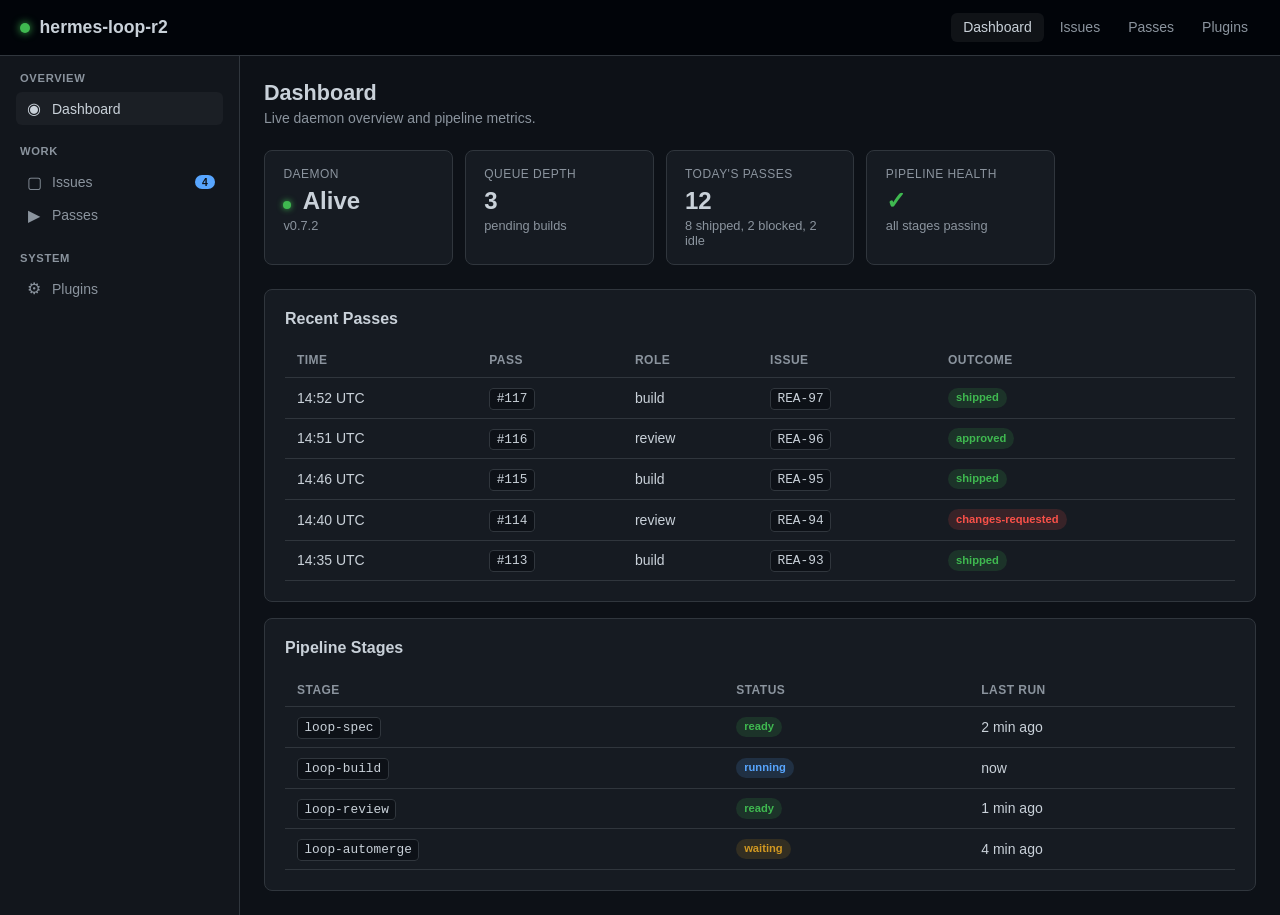
==== webui/dashboard.html @ 89ce5830 "fix: add .status-page CSS rules to restore daemon status page centering (REA-98 review fixes) ## Wha" ====
<!DOCTYPE html>
<html lang="en">
<head>
  <meta charset="utf-8">
  <meta name="viewport" content="width=device-width, initial-scale=1">
  <title>Dashboard — hermes-loop-r2</title>
  <link rel="stylesheet" href="static/style.css">
</head>
<body>

  <nav id="topnav">
    <a class="nav-brand" href="dashboard.html">
      <span class="dot"></span> hermes-loop-r2
    </a>
    <ul class="nav-links">
      <li><a href="dashboard.html">Dashboard</a></li>
      <li><a href="issues.html">Issues</a></li>
      <li><a href="passes.html">Passes</a></li>
      <li><a href="plugins.html">Plugins</a></li>
    </ul>
    <button id="menu-toggle" aria-label="Menu">&#9776;</button>
  </nav>

  <div id="shell">
    <aside id="sidebar">
      <div class="sidebar-section">
        <div class="sidebar-label">Overview</div>
        <a class="sidebar-link" href="dashboard.html">
          <span class="icon">&#9673;</span> Dashboard
        </a>
      </div>
      <div class="sidebar-section">
        <div class="sidebar-label">Work</div>
        <a class="sidebar-link" href="issues.html">
          <span class="icon">&#9634;</span> Issues
          <span class="sidebar-badge">4</span>
        </a>
        <a class="sidebar-link" href="passes.html">
          <span class="icon">&#9654;</span> Passes
        </a>
      </div>
      <div class="sidebar-section">
        <div class="sidebar-label">System</div>
        <a class="sidebar-link" href="plugins.html">
          <span class="icon">&#9881;</span> Plugins
        </a>
      </div>
    </aside>

    <main id="content">
      <div class="page-header">
        <h1>Dashboard</h1>
        <p>Live daemon overview and pipeline metrics.</p>
      </div>

      <div class="stat-grid">
        <div class="stat">
          <div class="stat-label">Daemon</div>
          <div class="stat-value">
            <span class="indicator indicator--alive"></span> Alive
          </div>
          <div class="stat-sub" id="daemon-version">v0.7.2</div>
        </div>
        <div class="stat">
          <div class="stat-label">Queue Depth</div>
          <div class="stat-value" id="queue-depth">3</div>
          <div class="stat-sub">pending builds</div>
        </div>
        <div class="stat">
          <div class="stat-label">Today's Passes</div>
          <div class="stat-value" id="passes-today">12</div>
          <div class="stat-sub">8 shipped, 2 blocked, 2 idle</div>
        </div>
        <div class="stat">
          <div class="stat-label">Pipeline Health</div>
          <div class="stat-value" style="color: var(--accent-green);">&#10003;</div>
          <div class="stat-sub">all stages passing</div>
        </div>
      </div>

      <div class="card">
        <div class="card-header"><h2>Recent Passes</h2></div>
        <div class="table-wrap"><table>
          <thead><tr><th>Time</th><th>Pass</th><th>Role</th><th>Issue</th><th>Outcome</th></tr></thead>
          <tbody id="recent-passes">
            <tr><td>14:52 UTC</td><td><code>#117</code></td><td>build</td><td><code>REA-97</code></td><td><span class="badge badge--green">shipped</span></td></tr>
            <tr><td>14:51 UTC</td><td><code>#116</code></td><td>review</td><td><code>REA-96</code></td><td><span class="badge badge--green">approved</span></td></tr>
            <tr><td>14:46 UTC</td><td><code>#115</code></td><td>build</td><td><code>REA-95</code></td><td><span class="badge badge--green">shipped</span></td></tr>
            <tr><td>14:40 UTC</td><td><code>#114</code></td><td>review</td><td><code>REA-94</code></td><td><span class="badge badge--red">changes-requested</span></td></tr>
            <tr><td>14:35 UTC</td><td><code>#113</code></td><td>build</td><td><code>REA-93</code></td><td><span class="badge badge--green">shipped</span></td></tr>
          </tbody>
        </table></div>
      </div>

      <div class="card">
        <div class="card-header"><h2>Pipeline Stages</h2></div>
        <div class="table-wrap"><table>
          <thead><tr><th>Stage</th><th>Status</th><th>Last Run</th></tr></thead>
          <tbody id="pipeline-stages">
            <tr><td><code>loop-spec</code></td><td><span class="badge badge--green">ready</span></td><td>2 min ago</td></tr>
            <tr><td><code>loop-build</code></td><td><span class="badge badge--blue">running</span></td><td>now</td></tr>
            <tr><td><code>loop-review</code></td><td><span class="badge badge--green">ready</span></td><td>1 min ago</td></tr>
            <tr><td><code>loop-automerge</code></td><td><span class="badge badge--yellow">waiting</span></td><td>4 min ago</td></tr>
          </tbody>
        </table></div>
      </div>

    </main>
  </div>

  <script src="static/app.js"></script>
</body>
</html>
---- webui/static/style.css ----
/* hermes-loop-r2 dark theme — admin shell */

:root {
  --bg: #0d1117;
  --bg-card: #161b22;
  --bg-sidebar: #12161c;
  --bg-nav: #010409;
  --border: #30363d;
  --text: #c9d1d9;
  --text-muted: #8b949e;
  --accent: #58a6ff;
  --accent-green: #3fb950;
  --accent-red: #f85149;
  --accent-yellow: #d29922;
  --accent-purple: #a371f7;
  --nav-height: 56px;
  --sidebar-width: 240px;
}

*,
*::before,
*::after {
  box-sizing: border-box;
  margin: 0;
  padding: 0;
}

html { height: 100%; }

body {
  font-family: -apple-system, BlinkMacSystemFont, "Segoe UI", Helvetica, Arial, sans-serif;
  background: var(--bg);
  color: var(--text);
  min-height: 100%;
  display: flex;
  flex-direction: column;
}

/* ── Top nav ─────────────────────────────────────────── */

#topnav {
  position: sticky;
  top: 0;
  z-index: 100;
  height: var(--nav-height);
  background: var(--bg-nav);
  border-bottom: 1px solid var(--border);
  display: flex;
  align-items: center;
  justify-content: space-between;
  padding: 0 1.25rem;
  flex-shrink: 0;
}

.nav-brand {
  display: flex;
  align-items: center;
  gap: 0.6rem;
  font-weight: 700;
  font-size: 1.1rem;
  color: var(--text);
  text-decoration: none;
}

.nav-brand .dot {
  width: 10px;
  height: 10px;
  border-radius: 50%;
  background: var(--accent-green);
  box-shadow: 0 0 8px var(--accent-green);
}

.nav-links {
  display: flex;
  gap: 0.25rem;
  list-style: none;
}

.nav-links a {
  color: var(--text-muted);
  text-decoration: none;
  padding: 0.4rem 0.75rem;
  border-radius: 6px;
  font-size: 0.875rem;
  font-weight: 500;
  transition: color 0.15s, background 0.15s;
}

.nav-links a:hover,
.nav-links a.active {
  color: var(--text);
  background: rgba(255,255,255,0.06);
}

/* hamburger */
#menu-toggle {
  display: none;
  background: none;
  border: none;
  color: var(--text-muted);
  cursor: pointer;
  padding: 0.4rem;
  font-size: 1.25rem;
}

/* ── Shell ───────────────────────────────────────────── */

#shell {
  display: flex;
  flex: 1;
}

/* ── Sidebar ─────────────────────────────────────────── */

#sidebar {
  width: var(--sidebar-width);
  background: var(--bg-sidebar);
  border-right: 1px solid var(--border);
  padding: 1rem 0;
  flex-shrink: 0;
  overflow-y: auto;
}

.sidebar-section {
  padding: 0 1rem;
  margin-bottom: 1.25rem;
}

.sidebar-label {
  font-size: 0.7rem;
  font-weight: 600;
  text-transform: uppercase;
  letter-spacing: 0.06em;
  color: var(--text-muted);
  margin-bottom: 0.5rem;
  padding: 0 0.25rem;
}

.sidebar-link {
  display: flex;
  align-items: center;
  gap: 0.5rem;
  padding: 0.45rem 0.5rem;
  border-radius: 6px;
  color: var(--text-muted);
  text-decoration: none;
  font-size: 0.875rem;
  transition: color 0.15s, background 0.15s;
}

.sidebar-link:hover,
.sidebar-link.active {
  color: var(--text);
  background: rgba(255,255,255,0.04);
}

.sidebar-link .icon {
  font-size: 1rem;
  width: 1.25rem;
  text-align: center;
}

.sidebar-badge {
  margin-left: auto;
  background: var(--accent);
  color: var(--bg);
  font-size: 0.65rem;
  font-weight: 700;
  padding: 0.1rem 0.45rem;
  border-radius: 10px;
}

/* ── Main content ────────────────────────────────────── */

#content {
  flex: 1;
  overflow-y: auto;
  padding: 1.5rem;
  min-width: 0;
}

.page-header {
  margin-bottom: 1.5rem;
}

.page-header h1 {
  font-size: 1.35rem;
  font-weight: 600;
  color: var(--text);
}

.page-header p {
  font-size: 0.875rem;
  color: var(--text-muted);
  margin-top: 0.25rem;
}

/* ── Cards ───────────────────────────────────────────── */

.card {
  background: var(--bg-card);
  border: 1px solid var(--border);
  border-radius: 8px;
  padding: 1.25rem;
}

.card-header {
  display: flex;
  align-items: center;
  justify-content: space-between;
  margin-bottom: 1rem;
}

.card-header h2 {
  font-size: 1rem;
  font-weight: 600;
}

.card + .card { margin-top: 1rem; }

/* ── Stat grid ───────────────────────────────────────── */

.stat-grid {
  display: grid;
  grid-template-columns: repeat(auto-fill, minmax(180px, 1fr));
  gap: 0.75rem;
  margin-bottom: 1.5rem;
}

.stat {
  background: var(--bg-card);
  border: 1px solid var(--border);
  border-radius: 8px;
  padding: 1rem 1.15rem;
}

.stat-label {
  font-size: 0.75rem;
  color: var(--text-muted);
  font-weight: 500;
  text-transform: uppercase;
  letter-spacing: 0.04em;
  margin-bottom: 0.35rem;
}

.stat-value {
  font-size: 1.5rem;
  font-weight: 700;
  color: var(--text);
}

.stat-sub {
  font-size: 0.8rem;
  color: var(--text-muted);
  margin-top: 0.2rem;
}

/* ── Tables ──────────────────────────────────────────── */

.table-wrap {
  overflow-x: auto;
}

table {
  width: 100%;
  border-collapse: collapse;
  font-size: 0.875rem;
}

thead th {
  text-align: left;
  padding: 0.6rem 0.75rem;
  color: var(--text-muted);
  font-weight: 600;
  font-size: 0.75rem;
  text-transform: uppercase;
  letter-spacing: 0.04em;
  border-bottom: 1px solid var(--border);
}

tbody td {
  padding: 0.6rem 0.75rem;
  border-bottom: 1px solid var(--border);
  vertical-align: middle;
}

tbody tr:hover { background: rgba(255,255,255,0.02); }

/* ── Badges ──────────────────────────────────────────── */

.badge {
  display: inline-block;
  padding: 0.15rem 0.5rem;
  border-radius: 12px;
  font-size: 0.7rem;
  font-weight: 600;
  line-height: 1.4;
}

.badge--green  { background: rgba(63,185,80,0.15);  color: var(--accent-green); }
.badge--red    { background: rgba(248,81,73,0.15);   color: var(--accent-red); }
.badge--yellow { background: rgba(210,153,34,0.15);  color: var(--accent-yellow); }
.badge--blue   { background: rgba(88,166,255,0.15);  color: var(--accent); }
.badge--purple { background: rgba(163,113,247,0.15); color: var(--accent-purple); }

/* ── Status indicator ────────────────────────────────── */

.indicator {
  display: inline-block;
  width: 8px;
  height: 8px;
  border-radius: 50%;
  margin-right: 0.35rem;
}

.indicator--alive {
  background: var(--accent-green);
  box-shadow: 0 0 6px var(--accent-green);
}

.indicator--dead {
  background: var(--accent-red);
  box-shadow: 0 0 6px var(--accent-red);
}

.indicator--idle {
  background: var(--accent-yellow);
}

/* ── Toggle switch ───────────────────────────────────── */

.toggle {
  position: relative;
  display: inline-block;
  width: 36px;
  height: 20px;
}

.toggle input { opacity: 0; width: 0; height: 0; }

.toggle .slider {
  position: absolute;
  inset: 0;
  background: var(--border);
  border-radius: 20px;
  cursor: pointer;
  transition: background 0.2s;
}

.toggle .slider::before {
  content: "";
  position: absolute;
  height: 14px;
  width: 14px;
  left: 3px;
  bottom: 3px;
  background: var(--text);
  border-radius: 50%;
  transition: transform 0.2s;
}

.toggle input:checked + .slider { background: var(--accent-green); }
.toggle input:checked + .slider::before { transform: translateX(16px); }

/* ── Code / monospace ────────────────────────────────── */

code {
  background: var(--bg);
  border: 1px solid var(--border);
  padding: 0.15rem 0.4rem;
  border-radius: 4px;
  font-size: 0.8rem;
  font-family: ui-monospace, SFMono-Regular, "SF Mono", Menlo, monospace;
}

.pre-block {
  background: var(--bg);
  border: 1px solid var(--border);
  border-radius: 6px;
  padding: 1rem;
  font-size: 0.8rem;
  font-family: ui-monospace, SFMono-Regular, "SF Mono", Menlo, monospace;
  overflow-x: auto;
  white-space: pre;
  line-height: 1.6;
}

/* ── Status page (daemon status) ──────────────────────── */

body.status-page {
  align-items: center;
  justify-content: center;
}

.status-page main {
  width: 100%;
  max-width: 480px;
  padding: 2rem 1.5rem;
}

.status-page .card {
  padding: 2rem;
}

.status-page h1 {
  font-size: 1.25rem;
  font-weight: 600;
  color: var(--accent);
  margin-bottom: 1.5rem;
}

.status-row {
  display: flex;
  align-items: center;
  gap: 0.5rem;
  margin-bottom: 0.75rem;
  font-size: 0.95rem;
}

.status-label {
  color: var(--text-muted);
  min-width: 5rem;
}

.status-value {
  font-weight: 500;
}

.version {
  margin-top: 1.75rem;
  font-size: 0.8rem;
  color: var(--text-muted);
}

/* ── Responsive — 768px ──────────────────────────────── */

@media (max-width: 768px) {
  #menu-toggle { display: block; }

  #sidebar {
    position: fixed;
    top: var(--nav-height);
    left: 0;
    bottom: 0;
    z-index: 90;
    transform: translateX(-100%);
    transition: transform 0.2s ease;
  }

  #sidebar.open { transform: translateX(0); }

  .nav-links { display: none; }

  #content { padding: 1rem; }

  .stat-grid {
    grid-template-columns: repeat(auto-fill, minmax(140px, 1fr));
  }
}
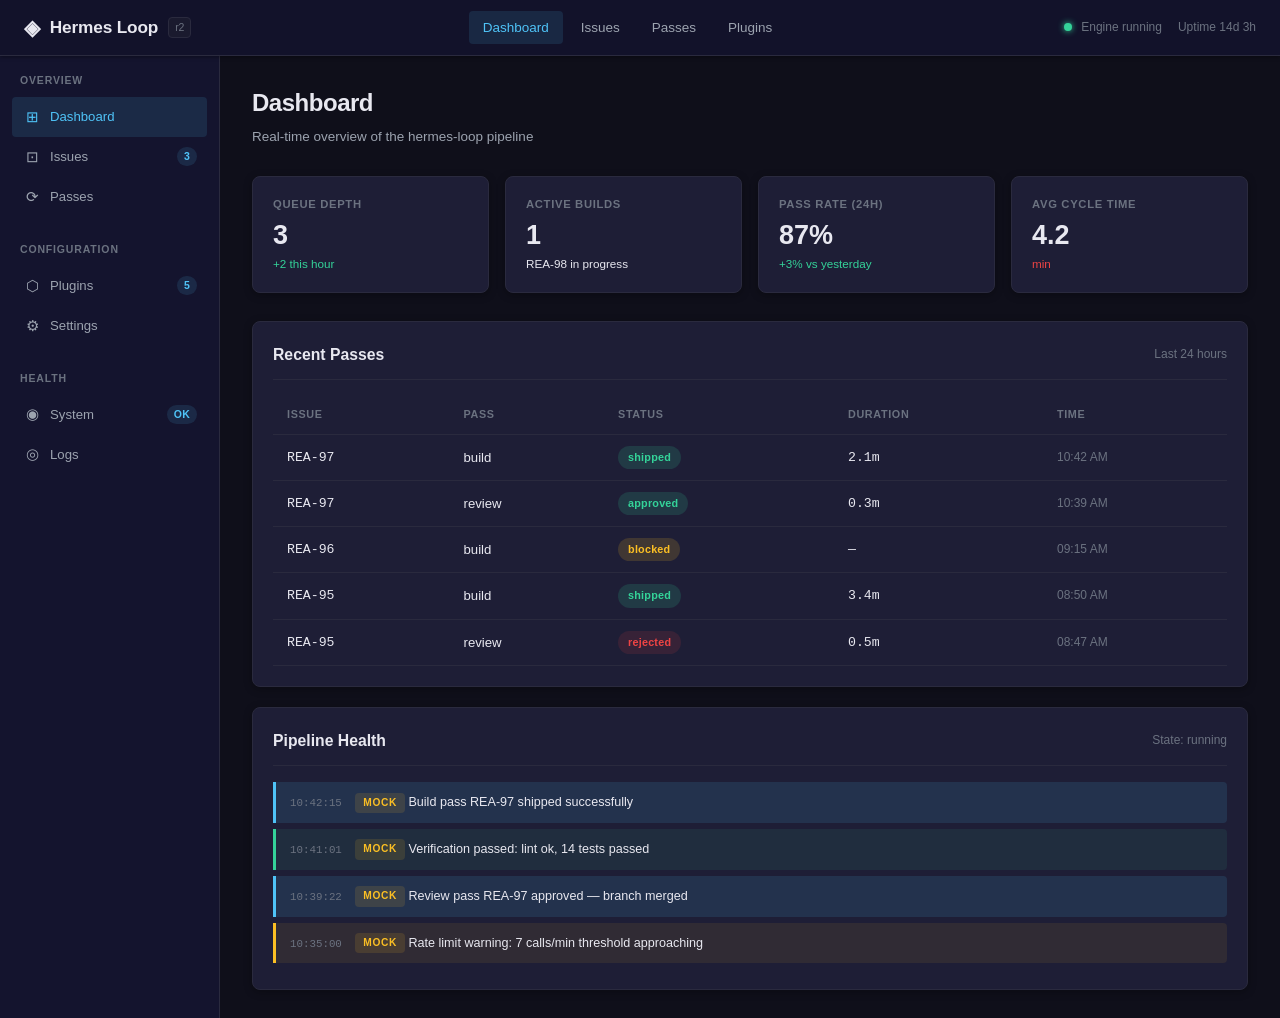
==== commit 48cdc3ca: "feat(webui): dark-themed static HTML/CSS admin scaffold (REA-98) ## What changed  Created the `webui" ====
--- a/webui/dashboard.html
+++ b/webui/dashboard.html
@@ -1,113 +1,186 @@
 <!DOCTYPE html>
 <html lang="en">
 <head>
-  <meta charset="utf-8">
-  <meta name="viewport" content="width=device-width, initial-scale=1">
-  <title>Dashboard — hermes-loop-r2</title>
+  <meta charset="UTF-8">
+  <meta name="viewport" content="width=device-width, initial-scale=1.0">
+  <title>Dashboard — Hermes Loop r2</title>
   <link rel="stylesheet" href="static/style.css">
 </head>
 <body>
 
-  <nav id="topnav">
-    <a class="nav-brand" href="dashboard.html">
-      <span class="dot"></span> hermes-loop-r2
+<!-- Top Nav Bar -->
+<nav class="top-nav">
+  <a href="dashboard.html" class="nav-brand">
+    <span class="logo">◈</span>
+    Hermes Loop
+    <span class="version">r2</span>
+  </a>
+  <div class="nav-links">
+    <a href="dashboard.html" class="active">Dashboard</a>
+    <a href="issues.html">Issues</a>
+    <a href="passes.html">Passes</a>
+    <a href="plugins.html">Plugins</a>
+  </div>
+  <div class="nav-status">
+    <span><span class="status-dot"></span> Engine running</span>
+    <span>Uptime 14d 3h</span>
+  </div>
+</nav>
+
+<!-- Left Sidebar -->
+<aside class="sidebar">
+  <div class="sidebar-section">
+    <div class="sidebar-label">Overview</div>
+    <a href="dashboard.html" class="sidebar-link active">
+      <span class="icon">⊞</span> Dashboard
     </a>
-    <ul class="nav-links">
-      <li><a href="dashboard.html">Dashboard</a></li>
-      <li><a href="issues.html">Issues</a></li>
-      <li><a href="passes.html">Passes</a></li>
-      <li><a href="plugins.html">Plugins</a></li>
-    </ul>
-    <button id="menu-toggle" aria-label="Menu">&#9776;</button>
-  </nav>
+    <a href="issues.html" class="sidebar-link">
+      <span class="icon">⊡</span> Issues
+      <span class="badge" id="sidebar-open-count">3</span>
+    </a>
+    <a href="passes.html" class="sidebar-link">
+      <span class="icon">⟳</span> Passes
+    </a>
+  </div>
+  <div class="sidebar-section">
+    <div class="sidebar-label">Configuration</div>
+    <a href="plugins.html" class="sidebar-link">
+      <span class="icon">⬡</span> Plugins
+      <span class="badge" id="sidebar-plugin-count">5</span>
+    </a>
+    <a href="issues.html" class="sidebar-link">
+      <span class="icon">⚙</span> Settings
+    </a>
+  </div>
+  <div class="sidebar-section">
+    <div class="sidebar-label">Health</div>
+    <a href="dashboard.html" class="sidebar-link">
+      <span class="icon">◉</span> System
+      <span class="badge badge-success">OK</span>
+    </a>
+    <a href="passes.html" class="sidebar-link">
+      <span class="icon">◎</span> Logs
+    </a>
+  </div>
+</aside>
 
-  <div id="shell">
-    <aside id="sidebar">
-      <div class="sidebar-section">
-        <div class="sidebar-label">Overview</div>
-        <a class="sidebar-link" href="dashboard.html">
-          <span class="icon">&#9673;</span> Dashboard
-        </a>
-      </div>
-      <div class="sidebar-section">
-        <div class="sidebar-label">Work</div>
-        <a class="sidebar-link" href="issues.html">
-          <span class="icon">&#9634;</span> Issues
-          <span class="sidebar-badge">4</span>
-        </a>
-        <a class="sidebar-link" href="passes.html">
-          <span class="icon">&#9654;</span> Passes
-        </a>
-      </div>
-      <div class="sidebar-section">
-        <div class="sidebar-label">System</div>
-        <a class="sidebar-link" href="plugins.html">
-          <span class="icon">&#9881;</span> Plugins
-        </a>
-      </div>
-    </aside>
-
-    <main id="content">
-      <div class="page-header">
-        <h1>Dashboard</h1>
-        <p>Live daemon overview and pipeline metrics.</p>
-      </div>
-
-      <div class="stat-grid">
-        <div class="stat">
-          <div class="stat-label">Daemon</div>
-          <div class="stat-value">
-            <span class="indicator indicator--alive"></span> Alive
-          </div>
-          <div class="stat-sub" id="daemon-version">v0.7.2</div>
-        </div>
-        <div class="stat">
-          <div class="stat-label">Queue Depth</div>
-          <div class="stat-value" id="queue-depth">3</div>
-          <div class="stat-sub">pending builds</div>
-        </div>
-        <div class="stat">
-          <div class="stat-label">Today's Passes</div>
-          <div class="stat-value" id="passes-today">12</div>
-          <div class="stat-sub">8 shipped, 2 blocked, 2 idle</div>
-        </div>
-        <div class="stat">
-          <div class="stat-label">Pipeline Health</div>
-          <div class="stat-value" style="color: var(--accent-green);">&#10003;</div>
-          <div class="stat-sub">all stages passing</div>
-        </div>
-      </div>
-
-      <div class="card">
-        <div class="card-header"><h2>Recent Passes</h2></div>
-        <div class="table-wrap"><table>
-          <thead><tr><th>Time</th><th>Pass</th><th>Role</th><th>Issue</th><th>Outcome</th></tr></thead>
-          <tbody id="recent-passes">
-            <tr><td>14:52 UTC</td><td><code>#117</code></td><td>build</td><td><code>REA-97</code></td><td><span class="badge badge--green">shipped</span></td></tr>
-            <tr><td>14:51 UTC</td><td><code>#116</code></td><td>review</td><td><code>REA-96</code></td><td><span class="badge badge--green">approved</span></td></tr>
-            <tr><td>14:46 UTC</td><td><code>#115</code></td><td>build</td><td><code>REA-95</code></td><td><span class="badge badge--green">shipped</span></td></tr>
-            <tr><td>14:40 UTC</td><td><code>#114</code></td><td>review</td><td><code>REA-94</code></td><td><span class="badge badge--red">changes-requested</span></td></tr>
-            <tr><td>14:35 UTC</td><td><code>#113</code></td><td>build</td><td><code>REA-93</code></td><td><span class="badge badge--green">shipped</span></td></tr>
-          </tbody>
-        </table></div>
-      </div>
-
-      <div class="card">
-        <div class="card-header"><h2>Pipeline Stages</h2></div>
-        <div class="table-wrap"><table>
-          <thead><tr><th>Stage</th><th>Status</th><th>Last Run</th></tr></thead>
-          <tbody id="pipeline-stages">
-            <tr><td><code>loop-spec</code></td><td><span class="badge badge--green">ready</span></td><td>2 min ago</td></tr>
-            <tr><td><code>loop-build</code></td><td><span class="badge badge--blue">running</span></td><td>now</td></tr>
-            <tr><td><code>loop-review</code></td><td><span class="badge badge--green">ready</span></td><td>1 min ago</td></tr>
-            <tr><td><code>loop-automerge</code></td><td><span class="badge badge--yellow">waiting</span></td><td>4 min ago</td></tr>
-          </tbody>
-        </table></div>
-      </div>
-
-    </main>
+<!-- Main Content -->
+<main class="main-content">
+  <div class="page-header">
+    <h1>Dashboard</h1>
+    <p>Real-time overview of the hermes-loop pipeline</p>
   </div>
 
-  <script src="static/app.js"></script>
+  <!-- Stats Grid -->
+  <div class="stats-grid">
+    <div class="stat-card">
+      <div class="stat-label">Queue Depth</div>
+      <div class="stat-value" id="queue-depth">3</div>
+      <div class="stat-change up">+2 this hour</div>
+    </div>
+    <div class="stat-card">
+      <div class="stat-label">Active Builds</div>
+      <div class="stat-value" id="active-builds">1</div>
+      <div class="stat-change">REA-98 in progress</div>
+    </div>
+    <div class="stat-card">
+      <div class="stat-label">Pass Rate (24h)</div>
+      <div class="stat-value" id="pass-rate">87%</div>
+      <div class="stat-change up">+3% vs yesterday</div>
+    </div>
+    <div class="stat-card">
+      <div class="stat-label">Avg Cycle Time</div>
+      <div class="stat-value" id="cycle-time">4.2</div>
+      <div class="stat-change down">min</div>
+    </div>
+  </div>
+
+  <!-- Recent Activity -->
+  <div class="card mb-md">
+    <div class="card-header">
+      <h2>Recent Passes</h2>
+      <span class="card-subtitle" id="recent-passes-count">Last 24 hours</span>
+    </div>
+    <div class="table-wrap">
+      <table>
+        <thead>
+          <tr>
+            <th>Issue</th>
+            <th>Pass</th>
+            <th>Status</th>
+            <th>Duration</th>
+            <th>Time</th>
+          </tr>
+        </thead>
+        <tbody id="recent-passes-tbody">
+          <tr>
+            <td class="mono">REA-97</td>
+            <td>build</td>
+            <td><span class="badge badge-success">shipped</span></td>
+            <td class="mono">2.1m</td>
+            <td class="text-muted text-sm">10:42 AM</td>
+          </tr>
+          <tr>
+            <td class="mono">REA-97</td>
+            <td>review</td>
+            <td><span class="badge badge-success">approved</span></td>
+            <td class="mono">0.3m</td>
+            <td class="text-muted text-sm">10:39 AM</td>
+          </tr>
+          <tr>
+            <td class="mono">REA-96</td>
+            <td>build</td>
+            <td><span class="badge badge-warning">blocked</span></td>
+            <td class="mono">—</td>
+            <td class="text-muted text-sm">09:15 AM</td>
+          </tr>
+          <tr>
+            <td class="mono">REA-95</td>
+            <td>build</td>
+            <td><span class="badge badge-success">shipped</span></td>
+            <td class="mono">3.4m</td>
+            <td class="text-muted text-sm">08:50 AM</td>
+          </tr>
+          <tr>
+            <td class="mono">REA-95</td>
+            <td>review</td>
+            <td><span class="badge badge-danger">rejected</span></td>
+            <td class="mono">0.5m</td>
+            <td class="text-muted text-sm">08:47 AM</td>
+          </tr>
+        </tbody>
+      </table>
+    </div>
+  </div>
+
+  <!-- Pipeline Health -->
+  <div class="card">
+    <div class="card-header">
+      <h2>Pipeline Health</h2>
+      <span class="card-subtitle" id="pipeline-state">State: running</span>
+    </div>
+    <div class="log-entry info">
+      <span class="log-time">10:42:15</span>
+      <span class="mock-label">mock</span>
+      Build pass REA-97 shipped successfully
+    </div>
+    <div class="log-entry success">
+      <span class="log-time">10:41:01</span>
+      <span class="mock-label">mock</span>
+      Verification passed: lint ok, 14 tests passed
+    </div>
+    <div class="log-entry info">
+      <span class="log-time">10:39:22</span>
+      <span class="mock-label">mock</span>
+      Review pass REA-97 approved — branch merged
+    </div>
+    <div class="log-entry warn">
+      <span class="log-time">10:35:00</span>
+      <span class="mock-label">mock</span>
+      Rate limit warning: 7 calls/min threshold approaching
+    </div>
+  </div>
+</main>
+
 </body>
-</html>
+</html>
--- a/webui/static/style.css
+++ b/webui/static/style.css
@@ -1,459 +1,597 @@
-/* hermes-loop-r2 dark theme — admin shell */
+/* === Hermes Loop r2 — Dark Theme === */
 
 :root {
-  --bg: #0d1117;
-  --bg-card: #161b22;
-  --bg-sidebar: #12161c;
-  --bg-nav: #010409;
-  --border: #30363d;
-  --text: #c9d1d9;
-  --text-muted: #8b949e;
-  --accent: #58a6ff;
-  --accent-green: #3fb950;
-  --accent-red: #f85149;
-  --accent-yellow: #d29922;
-  --accent-purple: #a371f7;
+  --bg-body: #0f0f1a;
+  --bg-surface: #1a1a2e;
+  --bg-nav: #12122a;
+  --bg-sidebar: #14142e;
+  --bg-card: #1e1e36;
+  --bg-hover: #252545;
+  --text-primary: #e8e8f0;
+  --text-secondary: #9ca3af;
+  --text-muted: #6b7280;
+  --accent: #4fc3f7;
+  --accent-hover: #29b6f6;
+  --accent-dim: rgba(79, 195, 247, 0.12);
+  --accent-glow: rgba(79, 195, 247, 0.25);
+  --border: #2a2a3e;
+  --border-light: #333355;
+  --success: #34d399;
+  --warning: #fbbf24;
+  --danger: #ef4444;
+  --danger-dim: rgba(239, 68, 68, 0.12);
+  --radius: 8px;
+  --radius-sm: 4px;
+  --shadow: 0 2px 8px rgba(0, 0, 0, 0.3);
   --nav-height: 56px;
-  --sidebar-width: 240px;
-}
-
-*,
-*::before,
-*::after {
+  --sidebar-width: 220px;
+  --font-mono: 'SF Mono', 'Fira Code', 'Cascadia Code', 'Consolas', monospace;
+  --font-sans: -apple-system, BlinkMacSystemFont, 'Segoe UI', Roboto, 'Helvetica Neue', Arial, sans-serif;
+}
+
+*, *::before, *::after {
   box-sizing: border-box;
   margin: 0;
   padding: 0;
 }
 
-html { height: 100%; }
+html {
+  font-size: 15px;
+  -webkit-font-smoothing: antialiased;
+  -moz-osx-font-smoothing: grayscale;
+}
 
 body {
-  font-family: -apple-system, BlinkMacSystemFont, "Segoe UI", Helvetica, Arial, sans-serif;
-  background: var(--bg);
-  color: var(--text);
-  min-height: 100%;
-  display: flex;
-  flex-direction: column;
-}
-
-/* ── Top nav ─────────────────────────────────────────── */
-
-#topnav {
+  font-family: var(--font-sans);
+  background: var(--bg-body);
+  color: var(--text-primary);
+  min-height: 100vh;
+  display: grid;
+  grid-template-columns: var(--sidebar-width) 1fr;
+  grid-template-rows: var(--nav-height) 1fr;
+  grid-template-areas:
+    "nav    nav"
+    "sidebar main";
+  line-height: 1.6;
+}
+
+/* === Top Nav === */
+.top-nav {
+  grid-area: nav;
+  background: var(--bg-nav);
+  border-bottom: 1px solid var(--border);
+  display: flex;
+  align-items: center;
+  justify-content: space-between;
+  padding: 0 24px;
   position: sticky;
   top: 0;
   z-index: 100;
-  height: var(--nav-height);
-  background: var(--bg-nav);
+  box-shadow: 0 1px 4px rgba(0, 0, 0, 0.4);
+}
+
+.nav-brand {
+  display: flex;
+  align-items: center;
+  gap: 10px;
+  font-weight: 700;
+  font-size: 1.15rem;
+  color: var(--text-primary);
+  text-decoration: none;
+  letter-spacing: -0.01em;
+}
+
+.nav-brand .logo {
+  font-size: 1.4rem;
+}
+
+.nav-brand .version {
+  font-size: 0.7rem;
+  color: var(--text-muted);
+  font-weight: 400;
+  background: var(--bg-surface);
+  border: 1px solid var(--border);
+  border-radius: var(--radius-sm);
+  padding: 1px 6px;
+}
+
+.nav-links {
+  display: flex;
+  gap: 4px;
+}
+
+.nav-links a {
+  color: var(--text-secondary);
+  text-decoration: none;
+  padding: 6px 14px;
+  border-radius: var(--radius-sm);
+  font-size: 0.9rem;
+  font-weight: 500;
+  transition: background 0.15s, color 0.15s;
+}
+
+.nav-links a:hover {
+  background: var(--bg-hover);
+  color: var(--text-primary);
+}
+
+.nav-links a.active {
+  background: var(--accent-dim);
+  color: var(--accent);
+}
+
+.nav-status {
+  display: flex;
+  align-items: center;
+  gap: 16px;
+  font-size: 0.8rem;
+  color: var(--text-muted);
+}
+
+.status-dot {
+  width: 8px;
+  height: 8px;
+  border-radius: 50%;
+  background: var(--success);
+  box-shadow: 0 0 6px var(--success);
+  display: inline-block;
+  margin-right: 6px;
+}
+
+/* === Sidebar === */
+.sidebar {
+  grid-area: sidebar;
+  background: var(--bg-sidebar);
+  border-right: 1px solid var(--border);
+  padding: 16px 12px;
+  overflow-y: auto;
+}
+
+.sidebar-section {
+  margin-bottom: 24px;
+}
+
+.sidebar-label {
+  font-size: 0.7rem;
+  font-weight: 600;
+  text-transform: uppercase;
+  letter-spacing: 0.08em;
+  color: var(--text-muted);
+  padding: 0 8px;
+  margin-bottom: 8px;
+}
+
+.sidebar-link {
+  display: flex;
+  align-items: center;
+  gap: 8px;
+  padding: 8px 10px;
+  border-radius: var(--radius-sm);
+  color: var(--text-secondary);
+  text-decoration: none;
+  font-size: 0.88rem;
+  transition: background 0.15s, color 0.15s;
+}
+
+.sidebar-link:hover {
+  background: var(--bg-hover);
+  color: var(--text-primary);
+}
+
+.sidebar-link.active {
+  background: var(--accent-dim);
+  color: var(--accent);
+}
+
+.sidebar-link .icon {
+  font-size: 1rem;
+  width: 20px;
+  text-align: center;
+}
+
+.sidebar-link .badge {
+  margin-left: auto;
+  background: var(--accent-dim);
+  color: var(--accent);
+  font-size: 0.7rem;
+  font-weight: 600;
+  padding: 1px 7px;
+  border-radius: 999px;
+}
+
+/* === Main Content === */
+.main-content {
+  grid-area: main;
+  padding: 28px 32px;
+  overflow-y: auto;
+}
+
+.page-header {
+  margin-bottom: 28px;
+}
+
+.page-header h1 {
+  font-size: 1.6rem;
+  font-weight: 700;
+  letter-spacing: -0.02em;
+  margin-bottom: 4px;
+}
+
+.page-header p {
+  color: var(--text-secondary);
+  font-size: 0.9rem;
+}
+
+/* === Cards === */
+.card {
+  background: var(--bg-card);
+  border: 1px solid var(--border);
+  border-radius: var(--radius);
+  padding: 20px;
+  box-shadow: var(--shadow);
+}
+
+.card-header {
+  display: flex;
+  align-items: center;
+  justify-content: space-between;
+  margin-bottom: 16px;
+  padding-bottom: 12px;
   border-bottom: 1px solid var(--border);
-  display: flex;
-  align-items: center;
-  justify-content: space-between;
-  padding: 0 1.25rem;
-  flex-shrink: 0;
-}
-
-.nav-brand {
-  display: flex;
-  align-items: center;
-  gap: 0.6rem;
+}
+
+.card-header h2 {
+  font-size: 1.05rem;
+  font-weight: 600;
+}
+
+.card-header .card-subtitle {
+  font-size: 0.8rem;
+  color: var(--text-muted);
+}
+
+/* === Stats Grid === */
+.stats-grid {
+  display: grid;
+  grid-template-columns: repeat(auto-fit, minmax(200px, 1fr));
+  gap: 16px;
+  margin-bottom: 28px;
+}
+
+.stat-card {
+  background: var(--bg-card);
+  border: 1px solid var(--border);
+  border-radius: var(--radius);
+  padding: 18px 20px;
+  box-shadow: var(--shadow);
+}
+
+.stat-card .stat-label {
+  font-size: 0.75rem;
+  font-weight: 600;
+  text-transform: uppercase;
+  letter-spacing: 0.06em;
+  color: var(--text-muted);
+  margin-bottom: 6px;
+}
+
+.stat-card .stat-value {
+  font-size: 1.8rem;
   font-weight: 700;
-  font-size: 1.1rem;
-  color: var(--text);
-  text-decoration: none;
-}
-
-.nav-brand .dot {
+  line-height: 1.2;
+  color: var(--text-primary);
+}
+
+.stat-card .stat-change {
+  font-size: 0.78rem;
+  margin-top: 4px;
+}
+
+.stat-change.up { color: var(--success); }
+.stat-change.down { color: var(--danger); }
+
+/* === Table === */
+.table-wrap {
+  overflow-x: auto;
+}
+
+table {
+  width: 100%;
+  border-collapse: collapse;
+  font-size: 0.88rem;
+}
+
+th {
+  text-align: left;
+  font-size: 0.72rem;
+  font-weight: 700;
+  text-transform: uppercase;
+  letter-spacing: 0.06em;
+  color: var(--text-muted);
+  padding: 10px 14px;
+  border-bottom: 1px solid var(--border);
+}
+
+td {
+  padding: 11px 14px;
+  border-bottom: 1px solid var(--border);
+  color: var(--text-primary);
+}
+
+tr:hover td {
+  background: var(--bg-hover);
+}
+
+/* === Status Badges === */
+.badge {
+  display: inline-block;
+  font-size: 0.72rem;
+  font-weight: 600;
+  padding: 3px 10px;
+  border-radius: 999px;
+  letter-spacing: 0.02em;
+}
+
+.badge-success { background: rgba(52, 211, 153, 0.15); color: var(--success); }
+.badge-warning { background: rgba(251, 191, 36, 0.15); color: var(--warning); }
+.badge-danger  { background: var(--danger-dim); color: var(--danger); }
+.badge-info    { background: var(--accent-dim); color: var(--accent); }
+.badge-muted   { background: rgba(107, 114, 128, 0.15); color: var(--text-muted); }
+
+/* === Code / Monospace === */
+code, pre {
+  font-family: var(--font-mono);
+  font-size: 0.82rem;
+}
+
+pre {
+  background: var(--bg-body);
+  border: 1px solid var(--border);
+  border-radius: var(--radius);
+  padding: 14px 16px;
+  overflow-x: auto;
+  line-height: 1.5;
+}
+
+code {
+  background: var(--bg-body);
+  padding: 2px 6px;
+  border-radius: var(--radius-sm);
+}
+
+/* === Plugin Grid === */
+.plugin-grid {
+  display: grid;
+  grid-template-columns: repeat(auto-fill, minmax(280px, 1fr));
+  gap: 16px;
+}
+
+.plugin-card {
+  background: var(--bg-card);
+  border: 1px solid var(--border);
+  border-radius: var(--radius);
+  padding: 18px;
+  box-shadow: var(--shadow);
+  transition: border-color 0.15s;
+}
+
+.plugin-card:hover {
+  border-color: var(--border-light);
+}
+
+.plugin-card h3 {
+  font-size: 1rem;
+  font-weight: 600;
+  margin-bottom: 6px;
+}
+
+.plugin-card .plugin-desc {
+  font-size: 0.82rem;
+  color: var(--text-secondary);
+  margin-bottom: 12px;
+}
+
+.plugin-card .plugin-meta {
+  display: flex;
+  align-items: center;
+  gap: 12px;
+  font-size: 0.72rem;
+  color: var(--text-muted);
+}
+
+/* === Pass Logs === */
+.log-entry {
+  padding: 10px 14px;
+  border-left: 3px solid var(--border);
+  margin-bottom: 6px;
+  border-radius: 0 var(--radius-sm) var(--radius-sm) 0;
+  font-size: 0.84rem;
+}
+
+.log-entry.info   { border-left-color: var(--accent); background: var(--accent-dim); }
+.log-entry.success { border-left-color: var(--success); background: rgba(52, 211, 153, 0.08); }
+.log-entry.warn   { border-left-color: var(--warning); background: rgba(251, 191, 36, 0.08); }
+.log-entry.error  { border-left-color: var(--danger); background: var(--danger-dim); }
+
+.log-time {
+  font-family: var(--font-mono);
+  font-size: 0.72rem;
+  color: var(--text-muted);
+  margin-right: 10px;
+}
+
+/* === Mock Data Highlight === */
+.mock-label {
+  display: inline-block;
+  font-size: 0.68rem;
+  font-weight: 600;
+  text-transform: uppercase;
+  letter-spacing: 0.06em;
+  background: rgba(251, 191, 36, 0.12);
+  color: var(--warning);
+  padding: 2px 8px;
+  border-radius: var(--radius-sm);
+  vertical-align: middle;
+}
+
+/* === Utility === */
+.flex { display: flex; }
+.flex-between { display: flex; align-items: center; justify-content: space-between; }
+.gap-sm { gap: 8px; }
+.gap-md { gap: 16px; }
+.mb-sm { margin-bottom: 12px; }
+.mb-md { margin-bottom: 20px; }
+.mb-lg { margin-bottom: 28px; }
+.text-muted { color: var(--text-muted); }
+.text-sm { font-size: 0.8rem; }
+.mono { font-family: var(--font-mono); }
+
+/* === Section divider === */
+.section-title {
+  font-size: 0.8rem;
+  font-weight: 600;
+  text-transform: uppercase;
+  letter-spacing: 0.06em;
+  color: var(--text-muted);
+  margin-bottom: 12px;
+}
+
+/* === Horizontal Rule === */
+hr {
+  border: none;
+  border-top: 1px solid var(--border);
+  margin: 20px 0;
+}
+
+/* === Status Page (/) === */
+.status-page {
+  display: flex;
+  grid-template-columns: none;
+  grid-template-rows: none;
+  grid-template-areas: none;
+}
+
+.status-main {
+  display: flex;
+  align-items: center;
+  justify-content: center;
+  min-height: 100vh;
+  width: 100%;
+  padding: 24px;
+}
+
+.status-card {
+  max-width: 480px;
+  width: 100%;
+  text-align: center;
+}
+
+.status-card h1 {
+  font-size: 1.3rem;
+  font-weight: 700;
+  margin-bottom: 20px;
+  letter-spacing: -0.02em;
+}
+
+.status-row {
+  display: flex;
+  align-items: center;
+  justify-content: center;
+  gap: 12px;
+  padding: 10px 0;
+  border-top: 1px solid var(--border);
+}
+
+.status-row:first-of-type {
+  border-top: none;
+}
+
+.status-dot-live {
   width: 10px;
   height: 10px;
   border-radius: 50%;
-  background: var(--accent-green);
-  box-shadow: 0 0 8px var(--accent-green);
-}
-
-.nav-links {
-  display: flex;
-  gap: 0.25rem;
-  list-style: none;
-}
-
-.nav-links a {
-  color: var(--text-muted);
-  text-decoration: none;
-  padding: 0.4rem 0.75rem;
-  border-radius: 6px;
-  font-size: 0.875rem;
-  font-weight: 500;
-  transition: color 0.15s, background 0.15s;
-}
-
-.nav-links a:hover,
-.nav-links a.active {
-  color: var(--text);
-  background: rgba(255,255,255,0.06);
-}
-
-/* hamburger */
-#menu-toggle {
-  display: none;
-  background: none;
-  border: none;
-  color: var(--text-muted);
-  cursor: pointer;
-  padding: 0.4rem;
-  font-size: 1.25rem;
-}
-
-/* ── Shell ───────────────────────────────────────────── */
-
-#shell {
-  display: flex;
-  flex: 1;
-}
-
-/* ── Sidebar ─────────────────────────────────────────── */
-
-#sidebar {
-  width: var(--sidebar-width);
-  background: var(--bg-sidebar);
-  border-right: 1px solid var(--border);
-  padding: 1rem 0;
-  flex-shrink: 0;
-  overflow-y: auto;
-}
-
-.sidebar-section {
-  padding: 0 1rem;
-  margin-bottom: 1.25rem;
-}
-
-.sidebar-label {
-  font-size: 0.7rem;
-  font-weight: 600;
-  text-transform: uppercase;
-  letter-spacing: 0.06em;
-  color: var(--text-muted);
-  margin-bottom: 0.5rem;
-  padding: 0 0.25rem;
-}
-
-.sidebar-link {
-  display: flex;
-  align-items: center;
-  gap: 0.5rem;
-  padding: 0.45rem 0.5rem;
-  border-radius: 6px;
-  color: var(--text-muted);
-  text-decoration: none;
-  font-size: 0.875rem;
-  transition: color 0.15s, background 0.15s;
-}
-
-.sidebar-link:hover,
-.sidebar-link.active {
-  color: var(--text);
-  background: rgba(255,255,255,0.04);
-}
-
-.sidebar-link .icon {
-  font-size: 1rem;
-  width: 1.25rem;
-  text-align: center;
-}
-
-.sidebar-badge {
-  margin-left: auto;
-  background: var(--accent);
-  color: var(--bg);
-  font-size: 0.65rem;
-  font-weight: 700;
-  padding: 0.1rem 0.45rem;
-  border-radius: 10px;
-}
-
-/* ── Main content ────────────────────────────────────── */
-
-#content {
-  flex: 1;
-  overflow-y: auto;
-  padding: 1.5rem;
-  min-width: 0;
-}
-
-.page-header {
-  margin-bottom: 1.5rem;
-}
-
-.page-header h1 {
-  font-size: 1.35rem;
-  font-weight: 600;
-  color: var(--text);
-}
-
-.page-header p {
-  font-size: 0.875rem;
-  color: var(--text-muted);
-  margin-top: 0.25rem;
-}
-
-/* ── Cards ───────────────────────────────────────────── */
-
-.card {
-  background: var(--bg-card);
-  border: 1px solid var(--border);
-  border-radius: 8px;
-  padding: 1.25rem;
-}
-
-.card-header {
-  display: flex;
-  align-items: center;
-  justify-content: space-between;
-  margin-bottom: 1rem;
-}
-
-.card-header h2 {
-  font-size: 1rem;
-  font-weight: 600;
-}
-
-.card + .card { margin-top: 1rem; }
-
-/* ── Stat grid ───────────────────────────────────────── */
-
-.stat-grid {
-  display: grid;
-  grid-template-columns: repeat(auto-fill, minmax(180px, 1fr));
-  gap: 0.75rem;
-  margin-bottom: 1.5rem;
-}
-
-.stat {
-  background: var(--bg-card);
-  border: 1px solid var(--border);
-  border-radius: 8px;
-  padding: 1rem 1.15rem;
-}
-
-.stat-label {
-  font-size: 0.75rem;
-  color: var(--text-muted);
-  font-weight: 500;
-  text-transform: uppercase;
-  letter-spacing: 0.04em;
-  margin-bottom: 0.35rem;
-}
-
-.stat-value {
-  font-size: 1.5rem;
-  font-weight: 700;
-  color: var(--text);
-}
-
-.stat-sub {
-  font-size: 0.8rem;
-  color: var(--text-muted);
-  margin-top: 0.2rem;
-}
-
-/* ── Tables ──────────────────────────────────────────── */
-
-.table-wrap {
-  overflow-x: auto;
-}
-
-table {
-  width: 100%;
-  border-collapse: collapse;
-  font-size: 0.875rem;
-}
-
-thead th {
-  text-align: left;
-  padding: 0.6rem 0.75rem;
-  color: var(--text-muted);
-  font-weight: 600;
-  font-size: 0.75rem;
-  text-transform: uppercase;
-  letter-spacing: 0.04em;
-  border-bottom: 1px solid var(--border);
-}
-
-tbody td {
-  padding: 0.6rem 0.75rem;
-  border-bottom: 1px solid var(--border);
-  vertical-align: middle;
-}
-
-tbody tr:hover { background: rgba(255,255,255,0.02); }
-
-/* ── Badges ──────────────────────────────────────────── */
-
-.badge {
+  background: var(--success);
+  box-shadow: 0 0 8px var(--success);
   display: inline-block;
-  padding: 0.15rem 0.5rem;
-  border-radius: 12px;
-  font-size: 0.7rem;
-  font-weight: 600;
-  line-height: 1.4;
-}
-
-.badge--green  { background: rgba(63,185,80,0.15);  color: var(--accent-green); }
-.badge--red    { background: rgba(248,81,73,0.15);   color: var(--accent-red); }
-.badge--yellow { background: rgba(210,153,34,0.15);  color: var(--accent-yellow); }
-.badge--blue   { background: rgba(88,166,255,0.15);  color: var(--accent); }
-.badge--purple { background: rgba(163,113,247,0.15); color: var(--accent-purple); }
-
-/* ── Status indicator ────────────────────────────────── */
-
-.indicator {
-  display: inline-block;
-  width: 8px;
-  height: 8px;
-  border-radius: 50%;
-  margin-right: 0.35rem;
-}
-
-.indicator--alive {
-  background: var(--accent-green);
-  box-shadow: 0 0 6px var(--accent-green);
-}
-
-.indicator--dead {
-  background: var(--accent-red);
-  box-shadow: 0 0 6px var(--accent-red);
-}
-
-.indicator--idle {
-  background: var(--accent-yellow);
-}
-
-/* ── Toggle switch ───────────────────────────────────── */
-
-.toggle {
-  position: relative;
-  display: inline-block;
-  width: 36px;
-  height: 20px;
-}
-
-.toggle input { opacity: 0; width: 0; height: 0; }
-
-.toggle .slider {
-  position: absolute;
-  inset: 0;
-  background: var(--border);
-  border-radius: 20px;
-  cursor: pointer;
-  transition: background 0.2s;
-}
-
-.toggle .slider::before {
-  content: "";
-  position: absolute;
-  height: 14px;
-  width: 14px;
-  left: 3px;
-  bottom: 3px;
-  background: var(--text);
-  border-radius: 50%;
-  transition: transform 0.2s;
-}
-
-.toggle input:checked + .slider { background: var(--accent-green); }
-.toggle input:checked + .slider::before { transform: translateX(16px); }
-
-/* ── Code / monospace ────────────────────────────────── */
-
-code {
-  background: var(--bg);
-  border: 1px solid var(--border);
-  padding: 0.15rem 0.4rem;
-  border-radius: 4px;
-  font-size: 0.8rem;
-  font-family: ui-monospace, SFMono-Regular, "SF Mono", Menlo, monospace;
-}
-
-.pre-block {
-  background: var(--bg);
-  border: 1px solid var(--border);
-  border-radius: 6px;
-  padding: 1rem;
-  font-size: 0.8rem;
-  font-family: ui-monospace, SFMono-Regular, "SF Mono", Menlo, monospace;
-  overflow-x: auto;
-  white-space: pre;
-  line-height: 1.6;
-}
-
-/* ── Status page (daemon status) ──────────────────────── */
-
-body.status-page {
-  align-items: center;
-  justify-content: center;
-}
-
-.status-page main {
-  width: 100%;
-  max-width: 480px;
-  padding: 2rem 1.5rem;
-}
-
-.status-page .card {
-  padding: 2rem;
-}
-
-.status-page h1 {
-  font-size: 1.25rem;
-  font-weight: 600;
-  color: var(--accent);
-  margin-bottom: 1.5rem;
-}
-
-.status-row {
-  display: flex;
-  align-items: center;
-  gap: 0.5rem;
-  margin-bottom: 0.75rem;
-  font-size: 0.95rem;
-}
-
-.status-label {
-  color: var(--text-muted);
-  min-width: 5rem;
-}
-
-.status-value {
-  font-weight: 500;
-}
-
-.version {
-  margin-top: 1.75rem;
-  font-size: 0.8rem;
-  color: var(--text-muted);
-}
-
-/* ── Responsive — 768px ──────────────────────────────── */
-
+  animation: status-pulse 2s ease-in-out infinite;
+}
+
+@keyframes status-pulse {
+  0%, 100% { opacity: 1; }
+  50% { opacity: 0.4; }
+}
+
+.status-tagline {
+  margin-top: 16px;
+  font-size: 0.82rem;
+  color: var(--text-muted);
+  font-style: italic;
+}
+
+/* ===== RESPONSIVE (768px) ===== */
 @media (max-width: 768px) {
-  #menu-toggle { display: block; }
-
-  #sidebar {
-    position: fixed;
-    top: var(--nav-height);
-    left: 0;
-    bottom: 0;
-    z-index: 90;
-    transform: translateX(-100%);
-    transition: transform 0.2s ease;
-  }
-
-  #sidebar.open { transform: translateX(0); }
-
-  .nav-links { display: none; }
-
-  #content { padding: 1rem; }
-
-  .stat-grid {
-    grid-template-columns: repeat(auto-fill, minmax(140px, 1fr));
-  }
-}
+  body {
+    grid-template-columns: 1fr;
+    grid-template-rows: var(--nav-height) auto 1fr;
+    grid-template-areas:
+      "nav"
+      "sidebar"
+      "main";
+  }
+
+  .sidebar {
+    border-right: none;
+    border-bottom: 1px solid var(--border);
+    padding: 10px 12px;
+  }
+
+  .sidebar-section {
+    display: inline-block;
+    margin-bottom: 0;
+    margin-right: 16px;
+  }
+
+  .sidebar-label {
+    display: none;
+  }
+
+  .sidebar-link {
+    display: inline-flex;
+    padding: 6px 10px;
+    font-size: 0.82rem;
+  }
+
+  .sidebar-link .badge {
+    display: none;
+  }
+
+  .main-content {
+    padding: 16px;
+  }
+
+  .nav-brand .version {
+    display: none;
+  }
+
+  .nav-links a {
+    padding: 6px 8px;
+    font-size: 0.78rem;
+  }
+
+  .stats-grid {
+    grid-template-columns: repeat(auto-fit, minmax(140px, 1fr));
+    gap: 10px;
+  }
+
+  .stat-card .stat-value {
+    font-size: 1.4rem;
+  }
+
+  .plugin-grid {
+    grid-template-columns: 1fr;
+  }
+
+  .nav-status {
+    display: none;
+  }
+}
